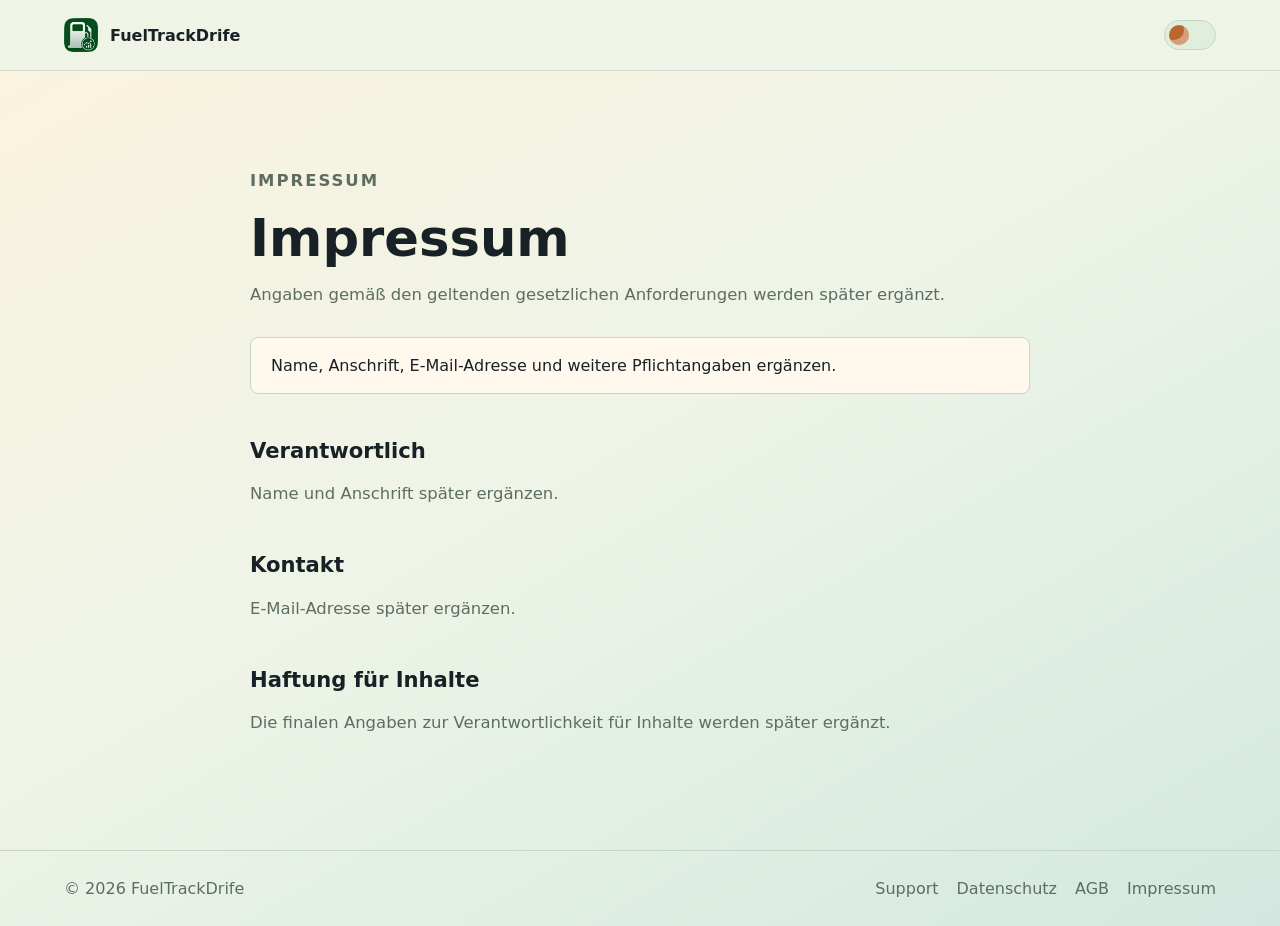
==== imprint.html @ 69bd1b68 "Update website files" ====
<!doctype html>
<html lang="de">
  <head>
    <meta charset="utf-8">
    <meta name="viewport" content="width=device-width, initial-scale=1">
    <meta name="description" content="Impressum für FuelTrackDrife.">
    <title>Impressum - FuelTrackDrife</title>
    <script>
      try {
        const theme = localStorage.getItem("fueltrack-theme");
        const effectiveTheme = theme === "light" || theme === "dark"
          ? theme
          : (matchMedia("(prefers-color-scheme: dark)").matches ? "dark" : "light");
        if (theme === "light" || theme === "dark") {
          document.documentElement.dataset.theme = theme;
        }
        document.documentElement.dataset.effectiveTheme = effectiveTheme;
      } catch {}
    </script>
    <link rel="stylesheet" href="styles.css">
    <script src="theme.js" defer></script>
  </head>
  <body class="content-page">
    <header class="site-header">
      <a class="brand" href="index.html" aria-label="FuelTrackDrife Startseite">
        <img src="assets/fueltrack-icon.png" alt="">
        <span>FuelTrackDrife</span>
      </a>
      <nav class="nav" aria-label="Hauptnavigation">
        <button class="theme-toggle" type="button" data-theme-toggle aria-label="Farbschema ändern" aria-pressed="false"></button>
      </nav>
    </header>

    <main class="page">
      <p class="eyebrow">Impressum</p>
      <h1>Impressum</h1>
      <p>Angaben gemäß den geltenden gesetzlichen Anforderungen werden später ergänzt.</p>

      <div class="notice">
        Name, Anschrift, E-Mail-Adresse und weitere Pflichtangaben ergänzen.
      </div>

      <h2>Verantwortlich</h2>
      <p>Name und Anschrift später ergänzen.</p>

      <h2>Kontakt</h2>
      <p>E-Mail-Adresse später ergänzen.</p>

      <h2>Haftung für Inhalte</h2>
      <p>Die finalen Angaben zur Verantwortlichkeit für Inhalte werden später ergänzt.</p>
    </main>

    <footer class="site-footer">
      <span>© 2026 FuelTrackDrife</span>
      <nav aria-label="Footer Navigation">
        <a href="support.html">Support</a>
        <a href="privacy.html">Datenschutz</a>
        <a href="terms.html">AGB</a>
        <a href="imprint.html">Impressum</a>
      </nav>
    </footer>
  </body>
</html>
---- styles.css ----
:root {
  color-scheme: light dark;
  --ink: #172126;
  --muted: #5d6d62;
  --paper: #eef4e7;
  --surface: #fff8ed;
  --surface-soft: #dfeedd;
  --line: #c6d5c8;
  --accent: #176b5c;
  --accent-dark: #0d3f37;
  --accent-warm: #bb642c;
  --accent-soft: #cfe7df;
  --header-bg: rgba(238, 244, 231, 0.9);
  --header-line: rgba(23, 33, 38, 0.12);
  --hero-bg:
    linear-gradient(135deg, rgba(192, 226, 211, 0.95), rgba(238, 244, 231, 0.2) 44%),
    linear-gradient(315deg, rgba(214, 144, 74, 0.28), rgba(238, 244, 231, 0) 52%),
    linear-gradient(180deg, #f7ead7 0%, #eef4e7 100%);
  --button-hover: #145449;
  --secondary-hover: rgba(13, 63, 55, 0.08);
  --shadow: rgba(23, 33, 38, 0.25);
  --band-bg:
    linear-gradient(120deg, #fff2da 0%, #e3f1dd 55%, #cfe7df 100%);
  --feature-bg:
    linear-gradient(160deg, #fff7e7 0%, #e8f4e1 72%, #d1e9df 100%);
  --page-bg:
    linear-gradient(150deg, rgba(255, 242, 218, 0.78), rgba(238, 244, 231, 0) 46%),
    linear-gradient(330deg, rgba(207, 231, 223, 0.9), rgba(238, 244, 231, 0) 52%);
  --showcase-bg:
    linear-gradient(135deg, #102f2a 0%, #18342f 58%, #4a311f 100%);
}

@media (prefers-color-scheme: dark) {
  :root:not([data-theme="light"]) {
    --ink: #edf5ee;
    --muted: #a9b8ae;
    --paper: #0f1714;
    --surface: #17231f;
    --surface-soft: #1d312b;
    --line: #2c423a;
    --accent: #73d7bf;
    --accent-dark: #98ead7;
    --accent-warm: #f0a75f;
    --accent-soft: #183c35;
    --header-bg: rgba(15, 23, 20, 0.86);
    --header-line: rgba(237, 245, 238, 0.11);
    --hero-bg:
      linear-gradient(135deg, rgba(26, 75, 65, 0.7), rgba(15, 23, 20, 0) 44%),
      linear-gradient(315deg, rgba(196, 106, 43, 0.22), rgba(15, 23, 20, 0) 50%);
    --button-hover: #b9f3e5;
    --secondary-hover: rgba(152, 234, 215, 0.12);
    --shadow: rgba(0, 0, 0, 0.5);
    --band-bg:
      linear-gradient(120deg, #17231f 0%, #1d312b 62%, #243226 100%);
    --feature-bg:
      linear-gradient(160deg, #17231f 0%, #1d312b 80%, #263525 100%);
    --page-bg:
      linear-gradient(150deg, rgba(29, 49, 43, 0.8), rgba(15, 23, 20, 0) 50%),
      linear-gradient(330deg, rgba(60, 38, 24, 0.34), rgba(15, 23, 20, 0) 54%);
    --showcase-bg:
      linear-gradient(135deg, #07110f 0%, #102b26 55%, #3c2618 100%);
  }
}

:root[data-theme="dark"] {
  --ink: #edf5ee;
  --muted: #a9b8ae;
  --paper: #0f1714;
  --surface: #17231f;
  --surface-soft: #1d312b;
  --line: #2c423a;
  --accent: #73d7bf;
  --accent-dark: #98ead7;
  --accent-warm: #f0a75f;
  --accent-soft: #183c35;
  --header-bg: rgba(15, 23, 20, 0.86);
  --header-line: rgba(237, 245, 238, 0.11);
  --hero-bg:
    linear-gradient(135deg, rgba(26, 75, 65, 0.7), rgba(15, 23, 20, 0) 44%),
    linear-gradient(315deg, rgba(196, 106, 43, 0.22), rgba(15, 23, 20, 0) 50%);
  --button-hover: #b9f3e5;
  --secondary-hover: rgba(152, 234, 215, 0.12);
  --shadow: rgba(0, 0, 0, 0.5);
  --band-bg:
    linear-gradient(120deg, #17231f 0%, #1d312b 62%, #243226 100%);
  --feature-bg:
    linear-gradient(160deg, #17231f 0%, #1d312b 80%, #263525 100%);
  --page-bg:
    linear-gradient(150deg, rgba(29, 49, 43, 0.8), rgba(15, 23, 20, 0) 50%),
    linear-gradient(330deg, rgba(60, 38, 24, 0.34), rgba(15, 23, 20, 0) 54%);
  --showcase-bg:
    linear-gradient(135deg, #07110f 0%, #102b26 55%, #3c2618 100%);
}

* {
  box-sizing: border-box;
}

html {
  scroll-behavior: smooth;
  scroll-padding-top: 78px;
}

body {
  margin: 0;
  min-height: 100svh;
  font-family: Inter, ui-sans-serif, system-ui, -apple-system, BlinkMacSystemFont, "Segoe UI", sans-serif;
  color: var(--ink);
  background: var(--page-bg), var(--paper);
  transition: background 220ms ease, color 220ms ease;
}

.content-page {
  display: flex;
  flex-direction: column;
}

.content-page .page {
  flex: 1;
}

a {
  color: inherit;
}

.site-header {
  position: sticky;
  top: 0;
  z-index: 10;
  display: flex;
  align-items: center;
  justify-content: space-between;
  gap: 24px;
  padding: 18px clamp(20px, 5vw, 72px);
  background: var(--header-bg);
  border-bottom: 1px solid var(--header-line);
  backdrop-filter: blur(18px);
}

.brand {
  display: inline-flex;
  align-items: center;
  gap: 12px;
  font-weight: 750;
  text-decoration: none;
}

.brand img {
  width: 34px;
  height: 34px;
  border-radius: 8px;
}

.nav {
  display: flex;
  align-items: center;
  gap: clamp(12px, 2vw, 28px);
  color: var(--muted);
  font-size: 0.94rem;
}

.nav a {
  text-decoration: none;
}

.nav a:hover {
  color: var(--ink);
}

.theme-toggle {
  position: relative;
  width: 52px;
  height: 30px;
  flex: 0 0 auto;
  padding: 0;
  border: 1px solid var(--line);
  border-radius: 999px;
  background: var(--surface-soft);
  cursor: pointer;
  transition: border-color 180ms ease, background 180ms ease;
}

.theme-toggle::before {
  content: "";
  position: absolute;
  top: 4px;
  left: 4px;
  width: 20px;
  height: 20px;
  border-radius: 50%;
  background: var(--accent-warm);
  box-shadow: inset -5px -5px 0 rgba(255, 255, 255, 0.38);
  transition: transform 190ms ease, background 190ms ease, box-shadow 190ms ease;
}

:root[data-effective-theme="dark"] .theme-toggle::before {
  transform: translateX(22px);
  background: var(--accent);
  box-shadow: inset 5px -5px 0 rgba(15, 23, 20, 0.58);
}

.theme-toggle:hover {
  border-color: var(--accent);
}

.hero {
  min-height: calc(100svh - 71px);
  display: grid;
  grid-template-columns: minmax(0, 1fr) minmax(300px, 0.72fr);
  gap: clamp(28px, 6vw, 84px);
  align-items: center;
  padding: clamp(48px, 8vw, 104px) clamp(20px, 7vw, 96px);
  background: var(--hero-bg);
  overflow: hidden;
}

.hero-copy {
  max-width: 720px;
  animation: rise 680ms ease-out both;
}

.eyebrow {
  margin: 0 0 18px;
  color: var(--accent);
  font-size: 0.78rem;
  font-weight: 800;
  letter-spacing: 0.12em;
  text-transform: uppercase;
}

h1 {
  margin: 0;
  max-width: 760px;
  font-size: clamp(3.6rem, 9vw, 8.4rem);
  line-height: 0.88;
  letter-spacing: 0;
}

.hero-copy p {
  max-width: 570px;
  margin: 28px 0 0;
  color: var(--muted);
  font-size: clamp(1.08rem, 2vw, 1.34rem);
  line-height: 1.55;
}

.actions {
  display: flex;
  flex-wrap: wrap;
  gap: 14px;
  margin-top: 34px;
}

.button {
  display: inline-flex;
  align-items: center;
  justify-content: center;
  min-height: 48px;
  padding: 0 20px;
  border: 1px solid var(--accent-dark);
  border-radius: 8px;
  background: var(--accent-dark);
  color: var(--paper);
  font-weight: 760;
  text-decoration: none;
  transition: transform 180ms ease, background 180ms ease;
}

.button:hover {
  transform: translateY(-2px);
  background: var(--button-hover);
}

.button.secondary {
  background: transparent;
  color: var(--accent-dark);
}

.button.secondary:hover {
  background: var(--secondary-hover);
}

.phone-stage {
  position: relative;
  min-height: 620px;
  animation: float-in 760ms 140ms ease-out both;
}

.phone {
  position: absolute;
  width: min(74%, 342px);
  border-radius: 34px;
  box-shadow: 0 30px 70px var(--shadow);
  transform: rotate(3deg);
}

.phone.primary {
  right: 3%;
  top: 2%;
}

.phone.secondary {
  left: 2%;
  bottom: 4%;
  transform: rotate(-7deg) scale(0.88);
  opacity: 0.9;
}

.section {
  min-height: 50svh;
  display: flex;
  align-items: center;
  padding: clamp(54px, 8vw, 92px) clamp(20px, 7vw, 96px);
  border-top: 1px solid var(--line);
}

#funktionen {
  min-height: 100svh;
}

.intro-band {
  background: var(--band-bg);
}

.section-inner {
  width: 100%;
  max-width: 1120px;
  margin: 0 auto;
}

.section h2,
.page h1 {
  margin: 0;
  font-size: clamp(2.1rem, 4vw, 4.6rem);
  line-height: 1;
  letter-spacing: 0;
}

.section p,
.page p,
.page li {
  color: var(--muted);
  font-size: 1.03rem;
  line-height: 1.7;
}

.split {
  display: grid;
  grid-template-columns: 0.78fr 1fr;
  gap: clamp(28px, 6vw, 82px);
  align-items: start;
}

.metric-row {
  display: grid;
  grid-template-columns: repeat(3, 1fr);
  gap: 18px;
  margin: 34px 0 0;
}

.metric-row div {
  padding: 18px 16px 0 0;
  border-top: 2px solid var(--accent);
}

.metric-row dt {
  font-weight: 820;
}

.metric-row dd {
  margin: 8px 0 0;
  color: var(--muted);
  line-height: 1.55;
}

.section-heading {
  max-width: 760px;
}

.feature-grid {
  display: grid;
  grid-template-columns: repeat(4, 1fr);
  gap: 28px;
  margin-top: 54px;
}

.feature-grid article {
  min-height: 228px;
  padding: 22px;
  border-top: 1px solid var(--line);
  border-radius: 8px;
  background: var(--feature-bg);
}

.feature-grid span {
  color: var(--accent);
  font-size: 0.82rem;
  font-weight: 840;
}

.feature-grid h3 {
  margin: 18px 0 10px;
  font-size: 1.16rem;
}

.feature-grid p {
  margin: 0;
  color: var(--muted);
  line-height: 1.62;
}

.showcase {
  min-height: 100svh;
  display: grid;
  grid-template-columns: minmax(280px, 0.72fr) minmax(0, 1fr);
  gap: clamp(28px, 6vw, 82px);
  align-items: center;
  padding: clamp(58px, 8vw, 104px) clamp(20px, 7vw, 96px);
  color: #ffffff;
  background: var(--showcase-bg);
  overflow: hidden;
}

.showcase-copy {
  max-width: 560px;
}

.showcase h2 {
  margin: 0;
  font-size: clamp(2.2rem, 4.6vw, 5.2rem);
  line-height: 0.98;
  letter-spacing: 0;
}

.showcase p:not(.eyebrow) {
  color: rgba(255, 255, 255, 0.74);
  font-size: 1.08rem;
  line-height: 1.7;
}

.showcase .eyebrow {
  color: #8fe0cd;
}

.showcase-images {
  position: relative;
  min-height: 620px;
}

.showcase-images img {
  position: absolute;
  width: min(46%, 300px);
  border-radius: 34px;
  box-shadow: 0 26px 70px rgba(0, 0, 0, 0.32);
}

.showcase-images img:first-child {
  left: 7%;
  top: 0;
  transform: rotate(-4deg);
}

.showcase-images img:last-child {
  right: 7%;
  bottom: 0;
  transform: rotate(5deg);
}

.plain-list {
  display: grid;
  gap: 14px;
  padding: 0;
  margin: 30px 0 0;
  list-style: none;
}

.plain-list li {
  padding: 14px 0;
  border-top: 1px solid var(--line);
}

.page {
  max-width: 820px;
  width: 100%;
  min-height: 0;
  margin: 0 auto;
  padding: clamp(48px, 8vw, 96px) 20px;
}

.page h2 {
  margin-top: 44px;
  font-size: 1.32rem;
}

.page ul {
  padding-left: 22px;
}

.notice {
  padding: 18px 20px;
  margin: 28px 0;
  border: 1px solid var(--line);
  border-radius: 8px;
  background: var(--surface);
}

.site-footer {
  display: flex;
  flex-wrap: wrap;
  justify-content: space-between;
  gap: 18px;
  padding: 28px clamp(20px, 5vw, 72px);
  color: var(--muted);
  border-top: 1px solid var(--line);
}

.site-footer nav {
  display: flex;
  flex-wrap: wrap;
  gap: 18px;
}

.site-footer a {
  text-decoration: none;
}

@keyframes rise {
  from {
    opacity: 0;
    transform: translateY(18px);
  }
  to {
    opacity: 1;
    transform: translateY(0);
  }
}

@keyframes float-in {
  from {
    opacity: 0;
    transform: translateY(24px) scale(0.98);
  }
  to {
    opacity: 1;
    transform: translateY(0) scale(1);
  }
}

@media (max-width: 820px) {
  .site-header {
    align-items: flex-start;
    flex-direction: column;
  }

  .nav {
    width: 100%;
    overflow-x: auto;
    padding-bottom: 2px;
  }

  .hero,
  .split,
  .showcase {
    grid-template-columns: 1fr;
  }

  .hero {
    min-height: calc(100svh - 115px);
    padding-top: 42px;
  }

  .phone-stage {
    min-height: 480px;
  }

  .phone {
    width: min(68%, 280px);
  }

  .metric-row,
  .feature-grid {
    grid-template-columns: 1fr;
  }

  .feature-grid {
    gap: 22px;
    margin-top: 36px;
  }

  .showcase-images {
    min-height: 500px;
  }
}

@media (max-width: 520px) {
  .actions {
    flex-direction: column;
  }

  .button {
    width: 100%;
  }

  .phone-stage {
    min-height: 390px;
  }
}
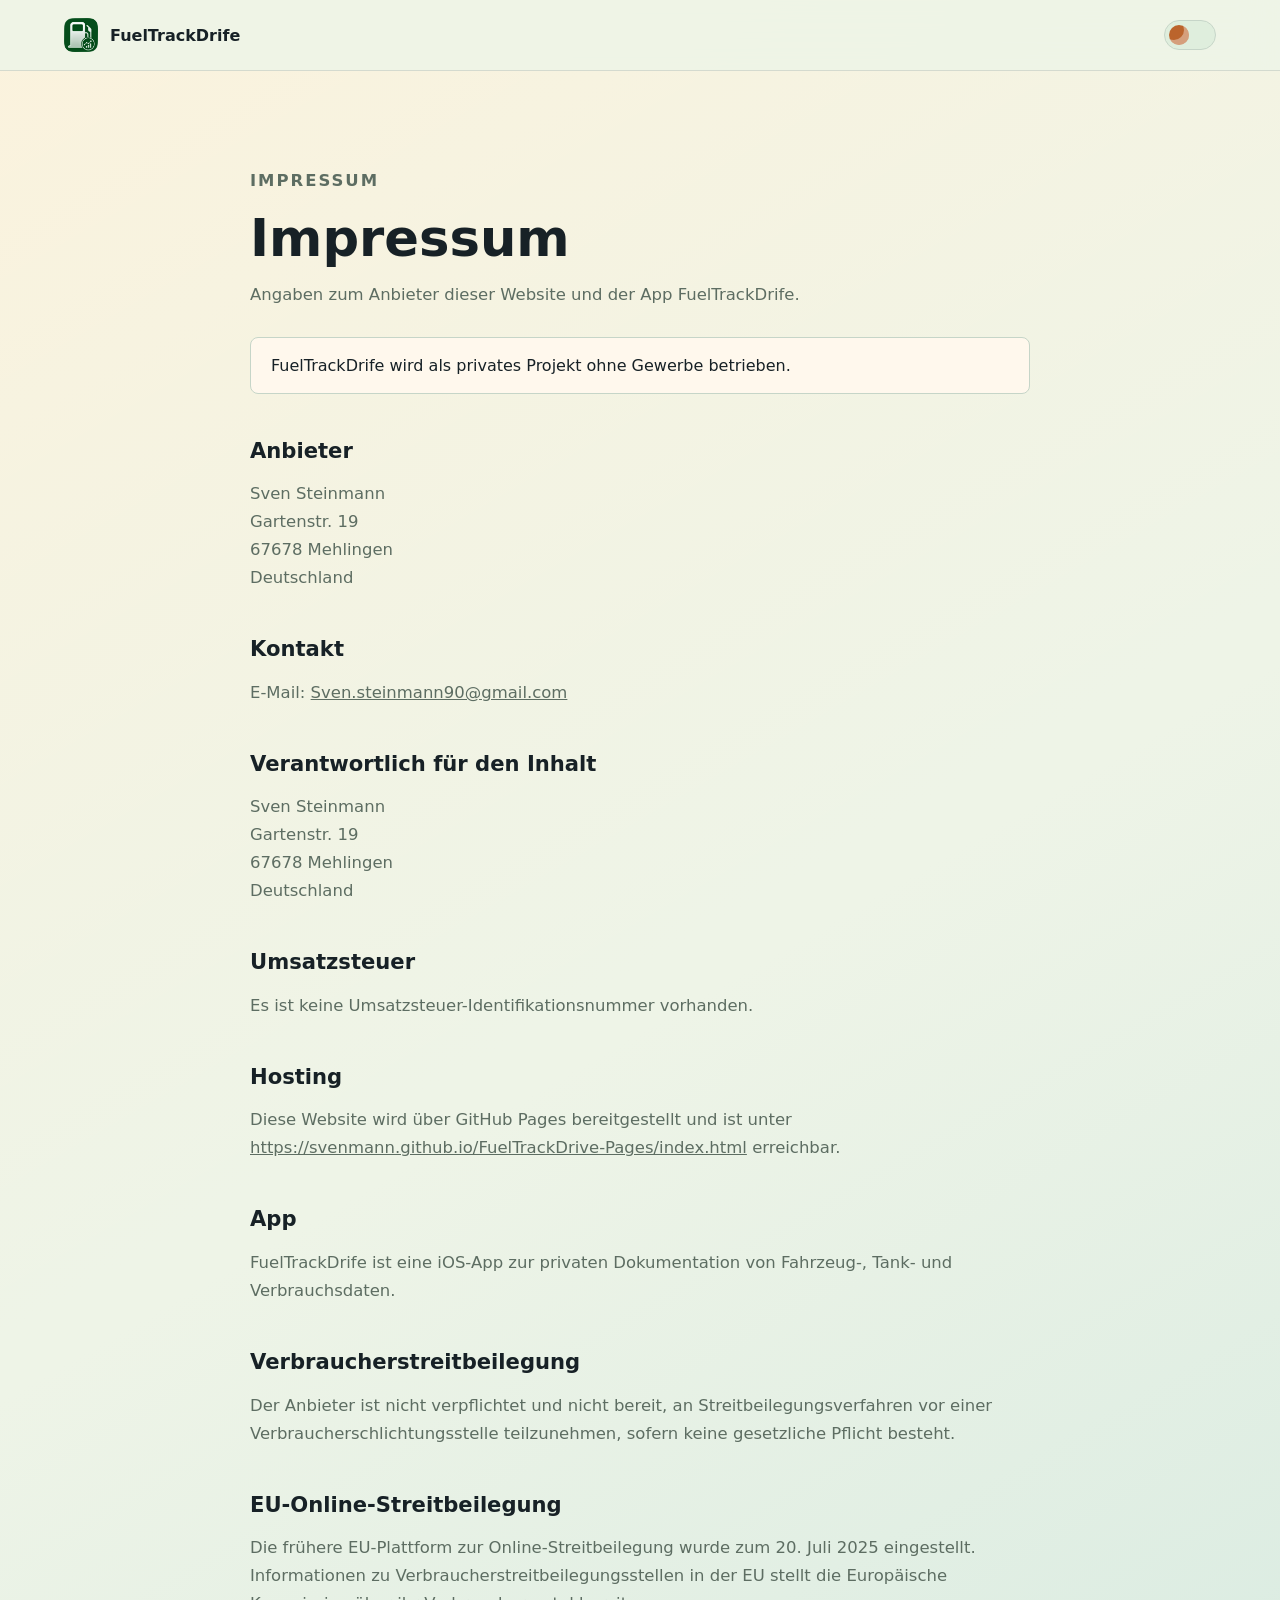
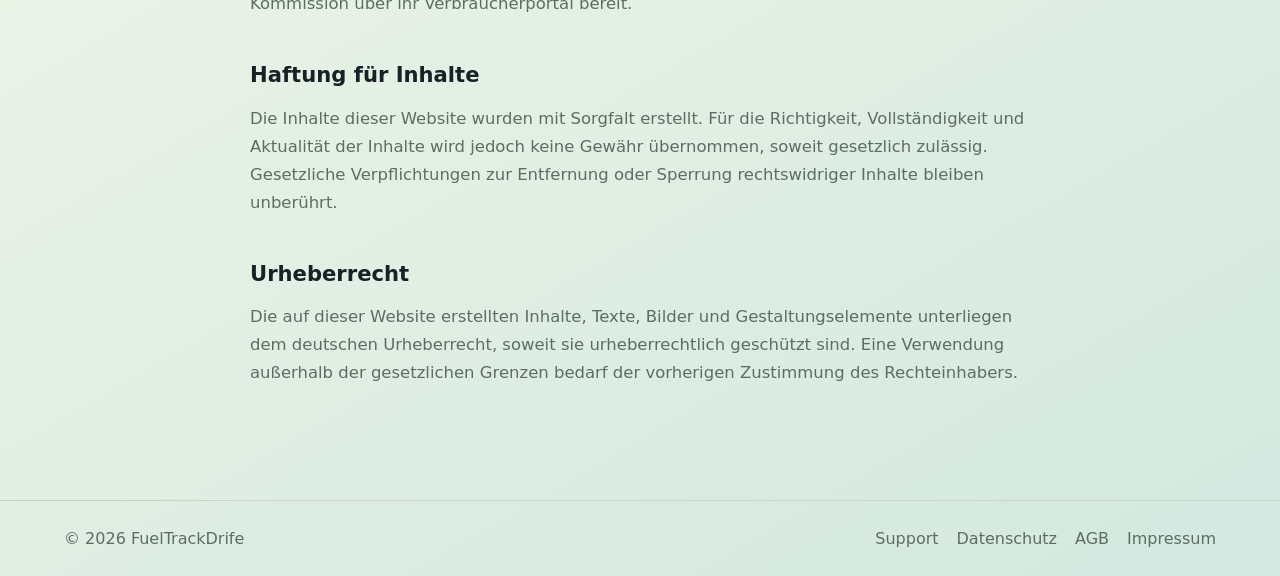
==== commit f3d7272b: "Update: Terms, Privacy, Imprint" ====
--- a/imprint.html
+++ b/imprint.html
@@ -34,20 +34,53 @@
     <main class="page">
       <p class="eyebrow">Impressum</p>
       <h1>Impressum</h1>
-      <p>Angaben gemäß den geltenden gesetzlichen Anforderungen werden später ergänzt.</p>
+      <p>Angaben zum Anbieter dieser Website und der App FuelTrackDrife.</p>
 
       <div class="notice">
-        Name, Anschrift, E-Mail-Adresse und weitere Pflichtangaben ergänzen.
+        FuelTrackDrife wird als privates Projekt ohne Gewerbe betrieben.
       </div>
 
-      <h2>Verantwortlich</h2>
-      <p>Name und Anschrift später ergänzen.</p>
+      <h2>Anbieter</h2>
+      <p>
+        Sven Steinmann<br>
+        Gartenstr. 19<br>
+        67678 Mehlingen<br>
+        Deutschland
+      </p>
 
       <h2>Kontakt</h2>
-      <p>E-Mail-Adresse später ergänzen.</p>
+      <p>
+        E-Mail: <a href="mailto:Sven.steinmann90@gmail.com">Sven.steinmann90@gmail.com</a>
+      </p>
+
+      <h2>Verantwortlich für den Inhalt</h2>
+      <p>
+        Sven Steinmann<br>
+        Gartenstr. 19<br>
+        67678 Mehlingen<br>
+        Deutschland
+      </p>
+
+      <h2>Umsatzsteuer</h2>
+      <p>Es ist keine Umsatzsteuer-Identifikationsnummer vorhanden.</p>
+
+      <h2>Hosting</h2>
+      <p>Diese Website wird über GitHub Pages bereitgestellt und ist unter <a href="https://svenmann.github.io/FuelTrackDrive-Pages/index.html">https://svenmann.github.io/FuelTrackDrive-Pages/index.html</a> erreichbar.</p>
+
+      <h2>App</h2>
+      <p>FuelTrackDrife ist eine iOS-App zur privaten Dokumentation von Fahrzeug-, Tank- und Verbrauchsdaten.</p>
+
+      <h2>Verbraucherstreitbeilegung</h2>
+      <p>Der Anbieter ist nicht verpflichtet und nicht bereit, an Streitbeilegungsverfahren vor einer Verbraucherschlichtungsstelle teilzunehmen, sofern keine gesetzliche Pflicht besteht.</p>
+
+      <h2>EU-Online-Streitbeilegung</h2>
+      <p>Die frühere EU-Plattform zur Online-Streitbeilegung wurde zum 20. Juli 2025 eingestellt. Informationen zu Verbraucherstreitbeilegungsstellen in der EU stellt die Europäische Kommission über ihr Verbraucherportal bereit.</p>
 
       <h2>Haftung für Inhalte</h2>
-      <p>Die finalen Angaben zur Verantwortlichkeit für Inhalte werden später ergänzt.</p>
+      <p>Die Inhalte dieser Website wurden mit Sorgfalt erstellt. Für die Richtigkeit, Vollständigkeit und Aktualität der Inhalte wird jedoch keine Gewähr übernommen, soweit gesetzlich zulässig. Gesetzliche Verpflichtungen zur Entfernung oder Sperrung rechtswidriger Inhalte bleiben unberührt.</p>
+
+      <h2>Urheberrecht</h2>
+      <p>Die auf dieser Website erstellten Inhalte, Texte, Bilder und Gestaltungselemente unterliegen dem deutschen Urheberrecht, soweit sie urheberrechtlich geschützt sind. Eine Verwendung außerhalb der gesetzlichen Grenzen bedarf der vorherigen Zustimmung des Rechteinhabers.</p>
     </main>
 
     <footer class="site-footer">
@@ -59,5 +92,6 @@
         <a href="imprint.html">Impressum</a>
       </nav>
     </footer>
+    <button class="back-to-top" type="button" data-back-to-top aria-label="Zurück nach oben">↑</button>
   </body>
 </html>
--- a/styles.css
+++ b/styles.css
@@ -504,6 +504,115 @@
   background: var(--surface);
 }
 
+.support-hero {
+  display: grid;
+  grid-template-columns: minmax(0, 1fr) auto;
+  gap: 28px;
+  align-items: center;
+  margin: 42px 0 0;
+  padding: clamp(24px, 5vw, 42px);
+  border-radius: 8px;
+  background: var(--band-bg);
+}
+
+.support-hero h2,
+.support-section h2 {
+  margin: 0;
+  font-size: clamp(1.5rem, 3vw, 2.4rem);
+  line-height: 1.05;
+}
+
+.support-hero p:not(.eyebrow) {
+  margin-bottom: 0;
+}
+
+.support-section {
+  margin-top: clamp(44px, 7vw, 72px);
+}
+
+.support-checklist {
+  display: grid;
+  gap: 14px;
+  padding: 0;
+  margin: 24px 0 0;
+  list-style: none;
+}
+
+.privacy-list {
+  display: grid;
+  gap: 10px;
+  padding-left: 22px;
+  margin: 18px 0 0;
+}
+
+.privacy-list li {
+  padding-left: 4px;
+}
+
+.support-checklist li {
+  padding: 16px 0 16px 34px;
+  border-top: 1px solid var(--line);
+  position: relative;
+}
+
+.support-checklist li::before {
+  content: "✓";
+  position: absolute;
+  left: 0;
+  top: 16px;
+  color: var(--accent);
+  font-weight: 900;
+}
+
+.support-grid {
+  display: grid;
+  grid-template-columns: repeat(2, 1fr);
+  gap: 18px;
+  margin-top: 24px;
+}
+
+.support-grid article {
+  padding: 22px;
+  border-radius: 8px;
+  background: var(--feature-bg);
+}
+
+.support-grid span {
+  color: var(--accent);
+  font-size: 0.82rem;
+  font-weight: 840;
+}
+
+.support-grid h3 {
+  margin: 16px 0 10px;
+  font-size: 1.1rem;
+}
+
+.support-grid p {
+  margin: 0;
+}
+
+.faq-list {
+  display: grid;
+  gap: 12px;
+  margin-top: 24px;
+}
+
+.faq-list details {
+  border-top: 1px solid var(--line);
+  padding: 18px 0;
+}
+
+.faq-list summary {
+  cursor: pointer;
+  color: var(--ink);
+  font-weight: 800;
+}
+
+.faq-list p {
+  margin-bottom: 0;
+}
+
 .site-footer {
   display: flex;
   flex-wrap: wrap;
@@ -524,6 +633,40 @@
   text-decoration: none;
 }
 
+.back-to-top {
+  position: fixed;
+  right: clamp(18px, 3vw, 34px);
+  bottom: clamp(18px, 3vw, 34px);
+  z-index: 20;
+  display: inline-flex;
+  align-items: center;
+  justify-content: center;
+  width: 46px;
+  height: 46px;
+  border: 1px solid var(--line);
+  border-radius: 50%;
+  background: var(--accent-dark);
+  color: var(--paper);
+  font-size: 1.35rem;
+  font-weight: 800;
+  cursor: pointer;
+  opacity: 0.96;
+  pointer-events: auto;
+  transform: translateY(0);
+  box-shadow: 0 18px 48px var(--shadow);
+  transition: opacity 180ms ease, transform 180ms ease, background 180ms ease;
+}
+
+.back-to-top.is-hidden {
+  opacity: 0;
+  pointer-events: none;
+  transform: translateY(12px);
+}
+
+.back-to-top:hover {
+  background: var(--button-hover);
+}
+
 @keyframes rise {
   from {
     opacity: 0;
@@ -578,7 +721,12 @@
   }
 
   .metric-row,
-  .feature-grid {
+  .feature-grid,
+  .support-grid {
+    grid-template-columns: 1fr;
+  }
+
+  .support-hero {
     grid-template-columns: 1fr;
   }
 
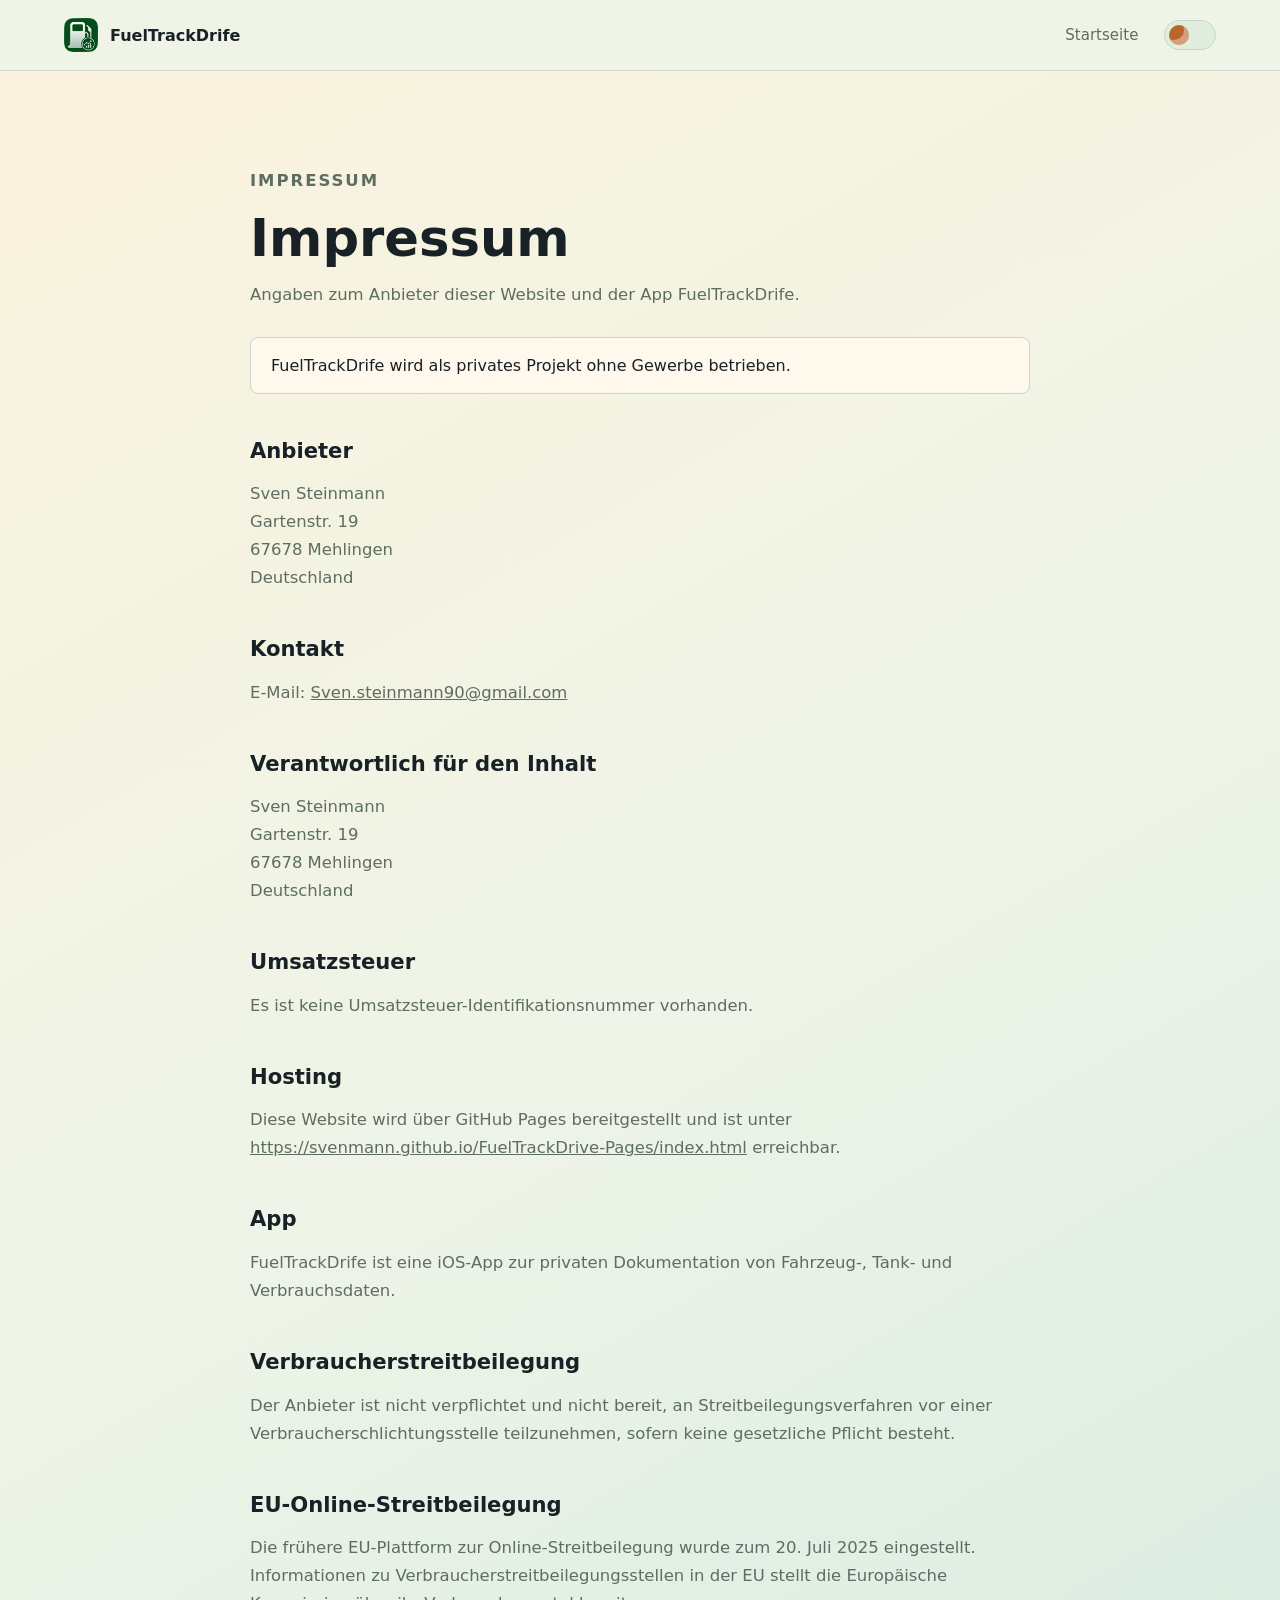
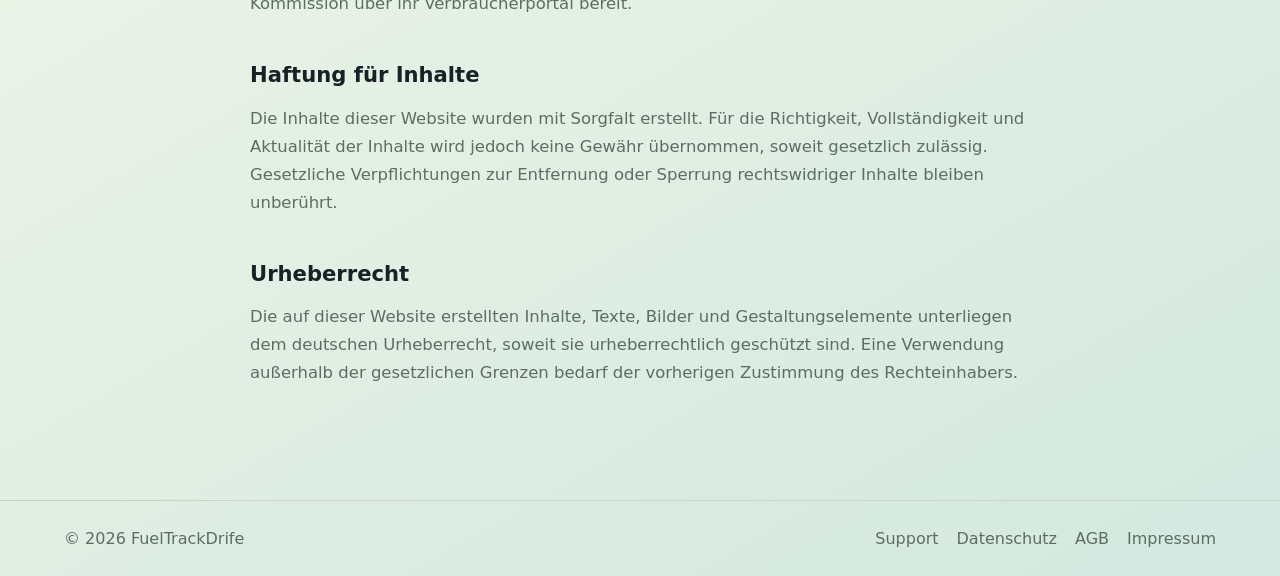
==== commit fa3f26b9: "Update: Add "Home" to Subpages Navbar" ====
--- a/imprint.html
+++ b/imprint.html
@@ -27,6 +27,7 @@
         <span>FuelTrackDrife</span>
       </a>
       <nav class="nav" aria-label="Hauptnavigation">
+        <a href="index.html">Startseite</a>
         <button class="theme-toggle" type="button" data-theme-toggle aria-label="Farbschema ändern" aria-pressed="false"></button>
       </nav>
     </header>
--- a/styles.css
+++ b/styles.css
@@ -636,7 +636,7 @@
 .back-to-top {
   position: fixed;
   right: clamp(18px, 3vw, 34px);
-  bottom: clamp(18px, 3vw, 34px);
+  bottom: clamp(96px, 10vh, 132px);
   z-index: 20;
   display: inline-flex;
   align-items: center;
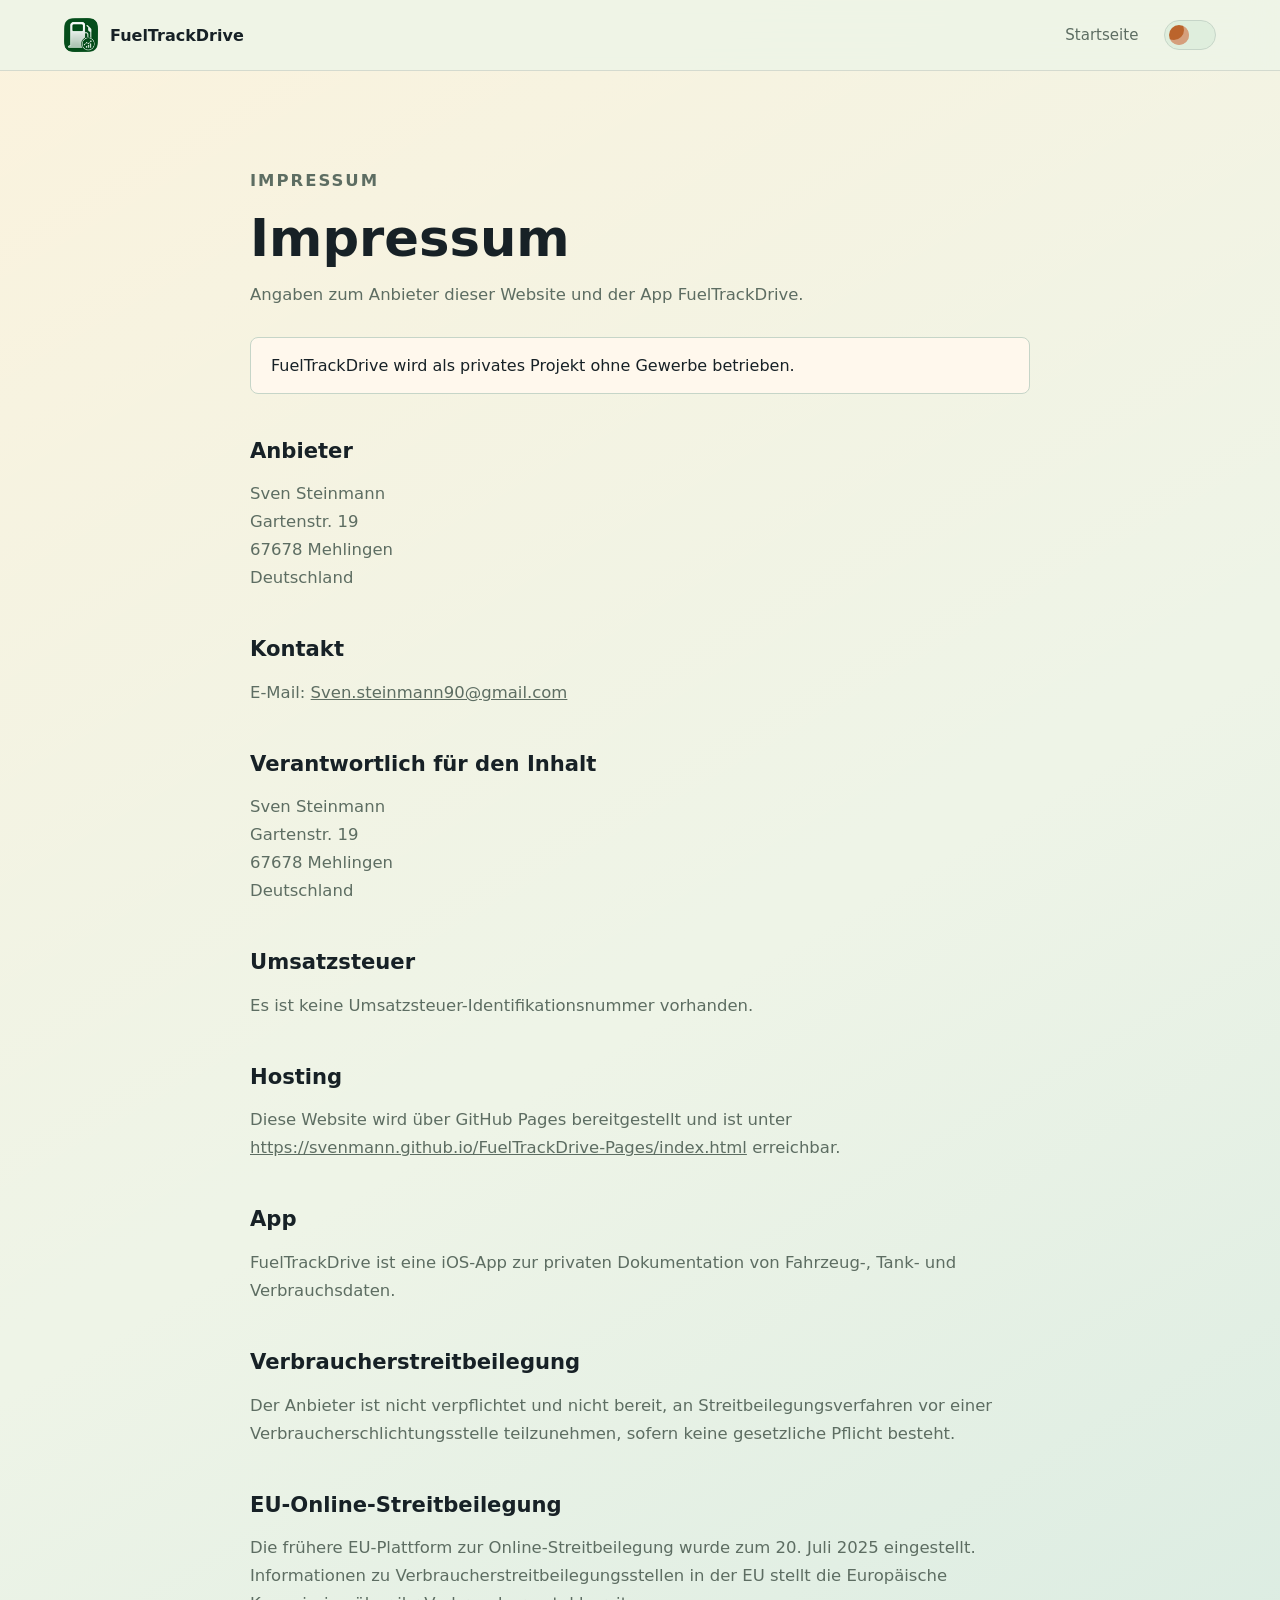
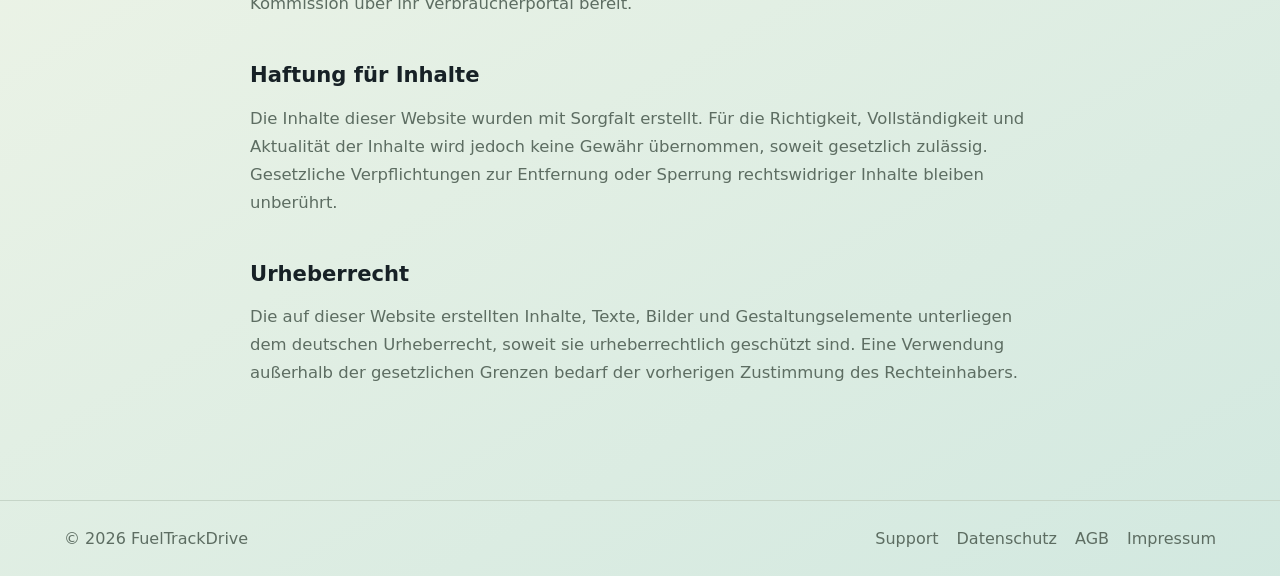
==== commit 6b452b5d: "Tippfehler im App-Namen korrigiert: FuelTrackDrife -> FuelTrackDrive Betrifft Titel, Meta-Beschreibu" ====
--- a/imprint.html
+++ b/imprint.html
@@ -3,8 +3,8 @@
   <head>
     <meta charset="utf-8">
     <meta name="viewport" content="width=device-width, initial-scale=1">
-    <meta name="description" content="Impressum für FuelTrackDrife.">
-    <title>Impressum - FuelTrackDrife</title>
+    <meta name="description" content="Impressum für FuelTrackDrive.">
+    <title>Impressum - FuelTrackDrive</title>
     <script>
       try {
         const theme = localStorage.getItem("fueltrack-theme");
@@ -22,9 +22,9 @@
   </head>
   <body class="content-page">
     <header class="site-header">
-      <a class="brand" href="index.html" aria-label="FuelTrackDrife Startseite">
+      <a class="brand" href="index.html" aria-label="FuelTrackDrive Startseite">
         <img src="assets/fueltrack-icon.png" alt="">
-        <span>FuelTrackDrife</span>
+        <span>FuelTrackDrive</span>
       </a>
       <nav class="nav" aria-label="Hauptnavigation">
         <a href="index.html">Startseite</a>
@@ -35,10 +35,10 @@
     <main class="page">
       <p class="eyebrow">Impressum</p>
       <h1>Impressum</h1>
-      <p>Angaben zum Anbieter dieser Website und der App FuelTrackDrife.</p>
+      <p>Angaben zum Anbieter dieser Website und der App FuelTrackDrive.</p>
 
       <div class="notice">
-        FuelTrackDrife wird als privates Projekt ohne Gewerbe betrieben.
+        FuelTrackDrive wird als privates Projekt ohne Gewerbe betrieben.
       </div>
 
       <h2>Anbieter</h2>
@@ -69,7 +69,7 @@
       <p>Diese Website wird über GitHub Pages bereitgestellt und ist unter <a href="https://svenmann.github.io/FuelTrackDrive-Pages/index.html">https://svenmann.github.io/FuelTrackDrive-Pages/index.html</a> erreichbar.</p>
 
       <h2>App</h2>
-      <p>FuelTrackDrife ist eine iOS-App zur privaten Dokumentation von Fahrzeug-, Tank- und Verbrauchsdaten.</p>
+      <p>FuelTrackDrive ist eine iOS-App zur privaten Dokumentation von Fahrzeug-, Tank- und Verbrauchsdaten.</p>
 
       <h2>Verbraucherstreitbeilegung</h2>
       <p>Der Anbieter ist nicht verpflichtet und nicht bereit, an Streitbeilegungsverfahren vor einer Verbraucherschlichtungsstelle teilzunehmen, sofern keine gesetzliche Pflicht besteht.</p>
@@ -85,7 +85,7 @@
     </main>
 
     <footer class="site-footer">
-      <span>© 2026 FuelTrackDrife</span>
+      <span>© 2026 FuelTrackDrive</span>
       <nav aria-label="Footer Navigation">
         <a href="support.html">Support</a>
         <a href="privacy.html">Datenschutz</a>
